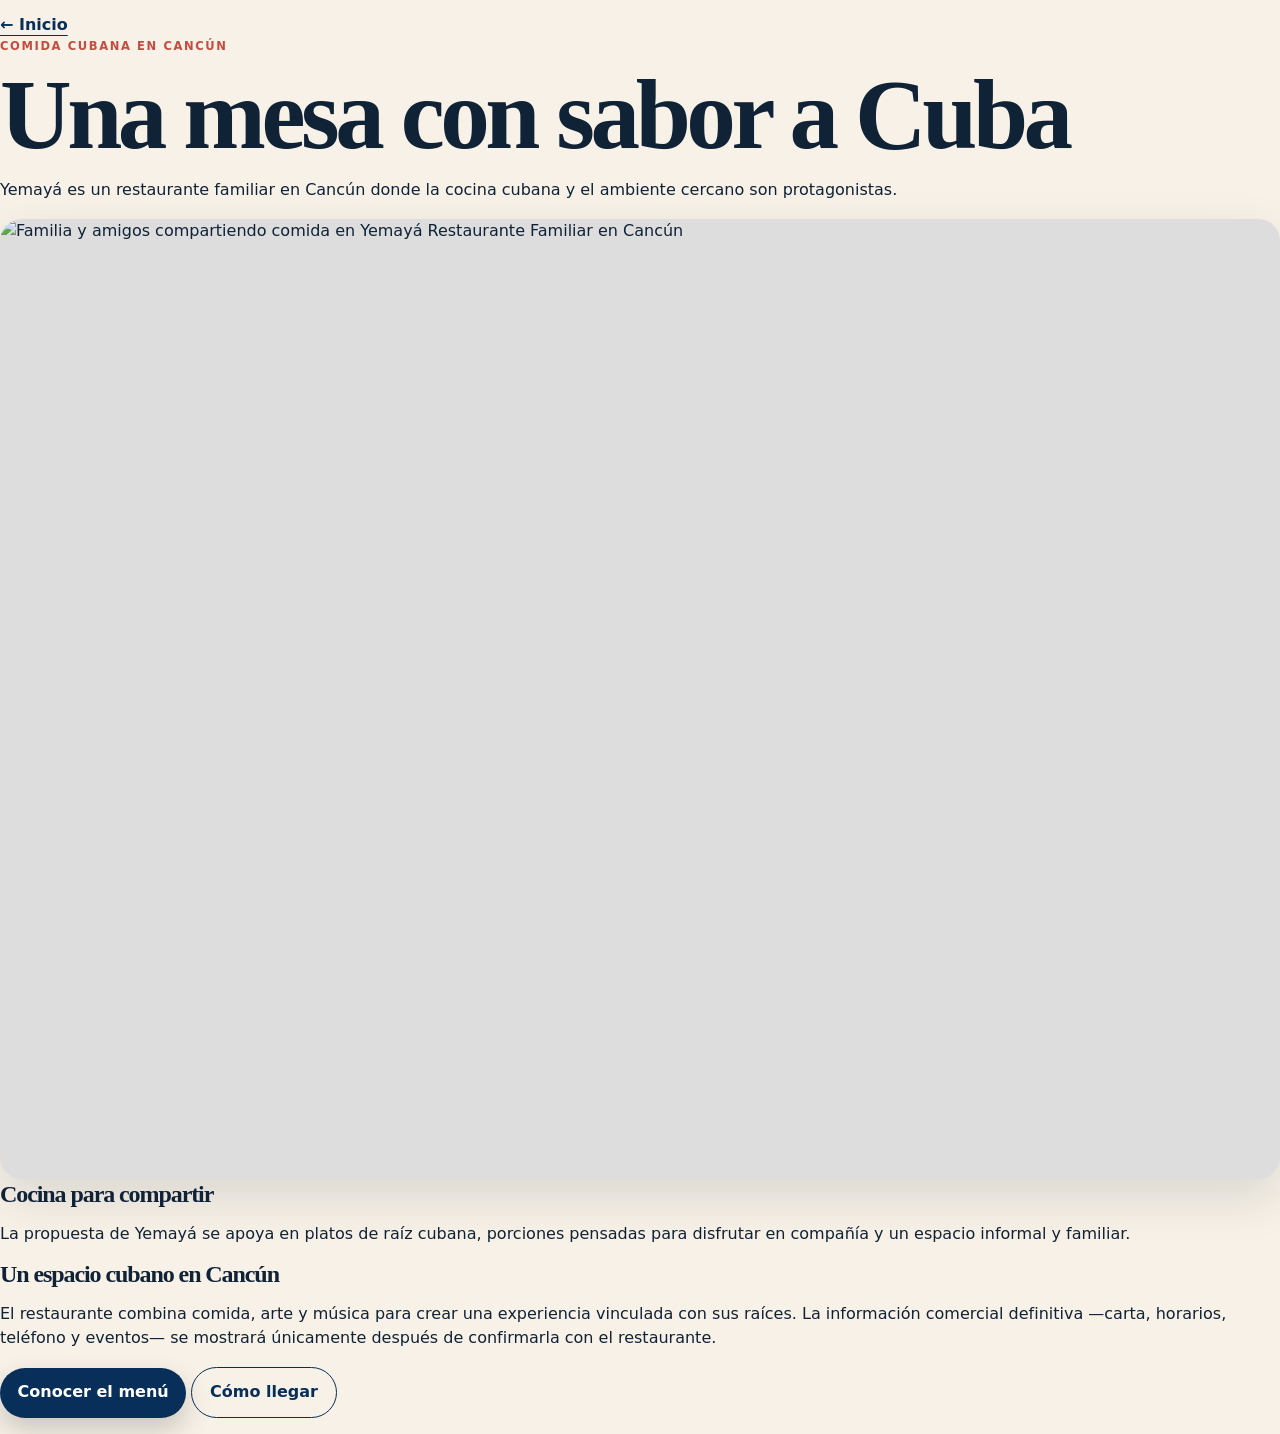
==== comida-cubana-cancun/index.html @ 04af5666 "Add local SEO Cuban food page" ====
<!doctype html><html lang="es-MX"><head><meta charset="utf-8"><meta name="viewport" content="width=device-width,initial-scale=1"><title>Comida cubana en Cancún | Yemayá Restaurante Familiar</title><meta name="description" content="¿Buscas comida cubana en Cancún? Conoce Yemayá Restaurante Familiar: cocina cubana, ambiente familiar y una experiencia cercana al sabor de casa."><link rel="canonical" href="https://yemaya.hacheinteractive.com/comida-cubana-cancun/"><link rel="stylesheet" href="/styles.css"></head><body><main class="subpage"><a class="text-link" href="/">← Inicio</a><p class="eyebrow red">Comida cubana en Cancún</p><h1>Una mesa con sabor a Cuba</h1><p class="lead">Yemayá es un restaurante familiar en Cancún donde la cocina cubana y el ambiente cercano son protagonistas.</p><figure class="media-card"><img src="/assets/ambiente-familiar.webp" alt="Familia y amigos compartiendo comida en Yemayá Restaurante Familiar en Cancún"></figure><section class="prose"><h2>Cocina para compartir</h2><p>La propuesta de Yemayá se apoya en platos de raíz cubana, porciones pensadas para disfrutar en compañía y un espacio informal y familiar.</p><h2>Un espacio cubano en Cancún</h2><p>El restaurante combina comida, arte y música para crear una experiencia vinculada con sus raíces. La información comercial definitiva —carta, horarios, teléfono y eventos— se mostrará únicamente después de confirmarla con el restaurante.</p></section><p><a class="button button-primary" href="/menu/">Conocer el menú</a> <a class="button button-outline" href="/ubicacion/">Cómo llegar</a></p></main></body></html>
---- styles.css ----
:root{--navy:#082f59;--navy-2:#041c36;--cream:#f7f1e7;--paper:#fffdf8;--ink:#102236;--red:#c74b3e;--sky:#69c8ee;--line:rgba(8,47,89,.18);--shadow:0 18px 50px rgba(6,28,51,.12);--radius:22px;--max:1180px}*{box-sizing:border-box}html{scroll-behavior:smooth}body{margin:0;color:var(--ink);background:var(--cream);font-family:Inter,ui-sans-serif,system-ui,-apple-system,BlinkMacSystemFont,"Segoe UI",sans-serif;line-height:1.55}img{display:block;max-width:100%}a{color:inherit}.skip{position:fixed;left:1rem;top:-5rem;background:#fff;padding:.8rem 1rem;z-index:999}.skip:focus{top:1rem}.sr-only{position:absolute;width:1px;height:1px;padding:0;margin:-1px;overflow:hidden;clip:rect(0,0,0,0);white-space:nowrap;border:0}.site-header{position:sticky;top:0;z-index:100;display:flex;align-items:center;justify-content:space-between;min-height:76px;padding:.55rem 1rem;background:rgba(255,253,248,.94);backdrop-filter:blur(16px);border-bottom:1px solid rgba(8,47,89,.08);transition:.28s ease}.site-header.is-scrolled{min-height:64px;box-shadow:0 10px 30px rgba(6,28,51,.08)}.brand{width:148px;display:block}.brand img{width:100%;height:54px;object-fit:contain;object-position:center}.menu-toggle{width:46px;height:46px;border:0;background:transparent;display:grid;place-content:center;gap:5px;padding:0}.menu-toggle span:not(.sr-only){display:block;width:25px;height:2px;background:var(--navy);transition:.25s ease}.menu-toggle[aria-expanded=true] span:nth-child(1){transform:translateY(7px) rotate(45deg)}.menu-toggle[aria-expanded=true] span:nth-child(2){opacity:0}.menu-toggle[aria-expanded=true] span:nth-child(3){transform:translateY(-7px) rotate(-45deg)}.nav{position:fixed;inset:76px 0 auto 0;padding:1.1rem 1rem 1.4rem;background:var(--paper);display:grid;gap:.2rem;border-bottom:1px solid var(--line);box-shadow:var(--shadow);transform:translateY(-130%);opacity:0;pointer-events:none;transition:.3s ease}.nav.is-open{transform:none;opacity:1;pointer-events:auto}.nav a{text-decoration:none;padding:.9rem 1rem;border-radius:12px;font-weight:700}.nav a:hover,.nav a:focus-visible{background:rgba(8,47,89,.06)}.nav-cta{background:var(--navy)!important;color:white;text-align:center}.hero{position:relative;min-height:calc(100svh - 76px);display:flex;align-items:flex-end;overflow:hidden;background:var(--navy-2);color:white}.hero-media,.hero-shade{position:absolute;inset:0}.hero-media img{width:100%;height:100%;object-fit:cover;object-position:55% center;transform:scale(1.035);animation:heroBreath 14s ease-in-out infinite alternate}.hero-shade{background:linear-gradient(180deg,rgba(3,17,31,.18) 12%,rgba(3,17,31,.42) 48%,rgba(3,17,31,.92) 100%)}.hero-copy{position:relative;z-index:2;padding:2rem 1.25rem 6rem;max-width:760px}.eyebrow{text-transform:uppercase;letter-spacing:.14em;font-size:.72rem;font-weight:850;margin:0 0 .8rem}.eyebrow.red{color:var(--red)}h1,h2{font-family:Georgia,"Times New Roman",serif;letter-spacing:-.045em;line-height:.95;margin:.25rem 0 1rem}h1{font-size:clamp(3rem,13vw,6.2rem)}h1 em{font-weight:400;color:#c6ecff}.hero-lead{font-size:1.05rem;max-width:38rem;color:rgba(255,255,255,.88)}.hero-actions{display:flex;gap:.7rem;flex-wrap:wrap;margin-top:1.4rem}.button{display:inline-flex;align-items:center;justify-content:center;min-height:50px;padding:.75rem 1.1rem;border-radius:999px;text-decoration:none;font-weight:800;transition:transform .18s ease,box-shadow .18s ease,background .18s ease}.button:active{transform:scale(.98)}.button-primary{background:var(--navy);color:#fff;box-shadow:0 12px 28px rgba(0,0,0,.18)}.hero .button-primary{background:#fff;color:var(--navy)}.button-ghost{border:1px solid rgba(255,255,255,.62);color:white;background:rgba(255,255,255,.08);backdrop-filter:blur(8px)}.button-outline{border:1px solid var(--navy);color:var(--navy)}.scroll-cue{position:absolute;bottom:1rem;left:50%;z-index:2;transform:translateX(-50%);color:white;font-size:.69rem;text-transform:uppercase;letter-spacing:.15em;text-decoration:none;opacity:.8}.quick-facts{display:grid;grid-template-columns:1fr 1fr;gap:1px;background:var(--line);border-bottom:1px solid var(--line)}.quick-facts>div{background:var(--paper);padding:1.1rem .9rem;text-align:center}.quick-facts span{font-size:1.35rem;display:block}.quick-facts strong{display:block;font-size:.83rem;color:var(--navy)}.quick-facts small{font-size:.72rem;opacity:.67}.section-grid,.flavours,.visit{padding:4.8rem 1.2rem}.story{max-width:var(--max);margin:auto}.story-copy h2,.section-heading h2,.visit h2{font-size:clamp(2.7rem,10vw,5rem);color:var(--navy)}.story-copy p:not(.eyebrow),.section-heading p:not(.eyebrow){max-width:42rem}.text-link{display:inline-flex;gap:.6rem;margin-top:.8rem;font-weight:850;color:var(--navy);text-underline-offset:5px}.media-card{margin:2rem 0 0;border-radius:var(--radius);overflow:hidden;box-shadow:var(--shadow);background:#ddd}.media-card img{width:100%;aspect-ratio:4/3;object-fit:cover}.flavours{background:var(--paper)}.section-heading{max-width:var(--max);margin:0 auto 2rem;text-align:center}.food-grid{display:grid;gap:1rem;max-width:var(--max);margin:auto}.food-card{border-radius:20px;overflow:hidden;background:#fff;box-shadow:0 12px 28px rgba(6,28,51,.09);transition:transform .22s ease,box-shadow .22s ease}.food-card:hover{transform:translateY(-4px);box-shadow:0 20px 44px rgba(6,28,51,.14)}.food-image{overflow:hidden}.food-card img{width:100%;aspect-ratio:4/3;object-fit:cover;transition:transform .6s cubic-bezier(.2,.7,.2,1)}.food-card:hover img{transform:scale(1.045)}.food-body{padding:1rem}.food-body h3{margin:0 0 .3rem;color:var(--navy)}.food-body p{margin:0;font-size:.92rem}.center{text-align:center;margin-top:1.6rem}.experience{position:relative;min-height:72svh;display:flex;align-items:flex-end;color:#fff;overflow:hidden;background:var(--navy)}.experience-image{position:absolute;inset:0}.experience-image img{width:100%;height:115%;object-fit:cover;object-position:center}.experience:after{content:"";position:absolute;inset:0;background:linear-gradient(180deg,rgba(3,17,31,.08),rgba(3,17,31,.9))}.experience-copy{position:relative;z-index:2;padding:4rem 1.2rem;max-width:720px}.experience-copy h2{font-size:clamp(2.7rem,11vw,5.4rem)}.music{max-width:var(--max);margin:auto}.reverse .media-card{order:0}.visit{text-align:center;background:var(--navy);color:white}.visit h2{color:white}.visit p{max-width:40rem;margin-inline:auto}.visit .button-primary{background:white;color:var(--navy)}.footer{background:var(--navy-2);color:#fff;padding:2.5rem 1.2rem;display:grid;gap:1.8rem}.footer img{width:180px;height:80px;object-fit:contain;background:white;border-radius:12px;padding:.35rem}.footer nav{display:flex;gap:1rem;flex-wrap:wrap}.footer nav a{text-underline-offset:4px}.fineprint{opacity:.65;font-size:.78rem}.reveal{opacity:0;transform:translateY(26px);transition:opacity .7s ease,transform .7s cubic-bezier(.2,.65,.2,1)}.reveal.is-visible{opacity:1;transform:none}@keyframes heroBreath{from{transform:scale(1.035)}to{transform:scale(1.095)}}@media(prefers-reduced-motion:reduce){html{scroll-behavior:auto}.hero-media img{animation:none}.reveal{opacity:1;transform:none;transition:none}.food-card,.food-card img,.site-header{transition:none}}@media(min-width:760px){.quick-facts{grid-template-columns:repeat(4,1fr)}.section-grid{display:grid;grid-template-columns:1fr 1.08fr;align-items:center;gap:4rem}.media-card{margin:0}.food-grid{grid-template-columns:repeat(3,1fr)}.footer{grid-template-columns:1.2fr .8fr;align-items:start}.fineprint{grid-column:1/-1}}@media(min-width:980px){.site-header{padding:.45rem max(2rem,calc((100vw - var(--max))/2));height:84px}.brand{width:190px}.brand img{height:66px}.menu-toggle{display:none}.nav{position:static;inset:auto;display:flex;align-items:center;padding:0;background:transparent;box-shadow:none;border:0;transform:none;opacity:1;pointer-events:auto;gap:.2rem}.nav a{padding:.7rem .72rem;font-size:.82rem}.nav-cta{padding-inline:1.1rem!important}.hero{min-height:780px}.hero-copy{padding-left:max(2rem,calc((100vw - var(--max))/2));padding-bottom:8rem}.hero-shade{background:linear-gradient(90deg,rgba(3,17,31,.88) 0%,rgba(3,17,31,.52) 42%,rgba(3,17,31,.08) 75%)}.hero-media img{object-position:center 48%}.section-grid,.flavours,.visit{padding-block:7rem}.quick-facts>div{padding:1.4rem}.experience-copy{padding-left:max(2rem,calc((100vw - var(--max))/2));padding-bottom:6rem}.reverse .media-card{order:2}.footer{padding:3rem max(2rem,calc((100vw - var(--max))/2))}}
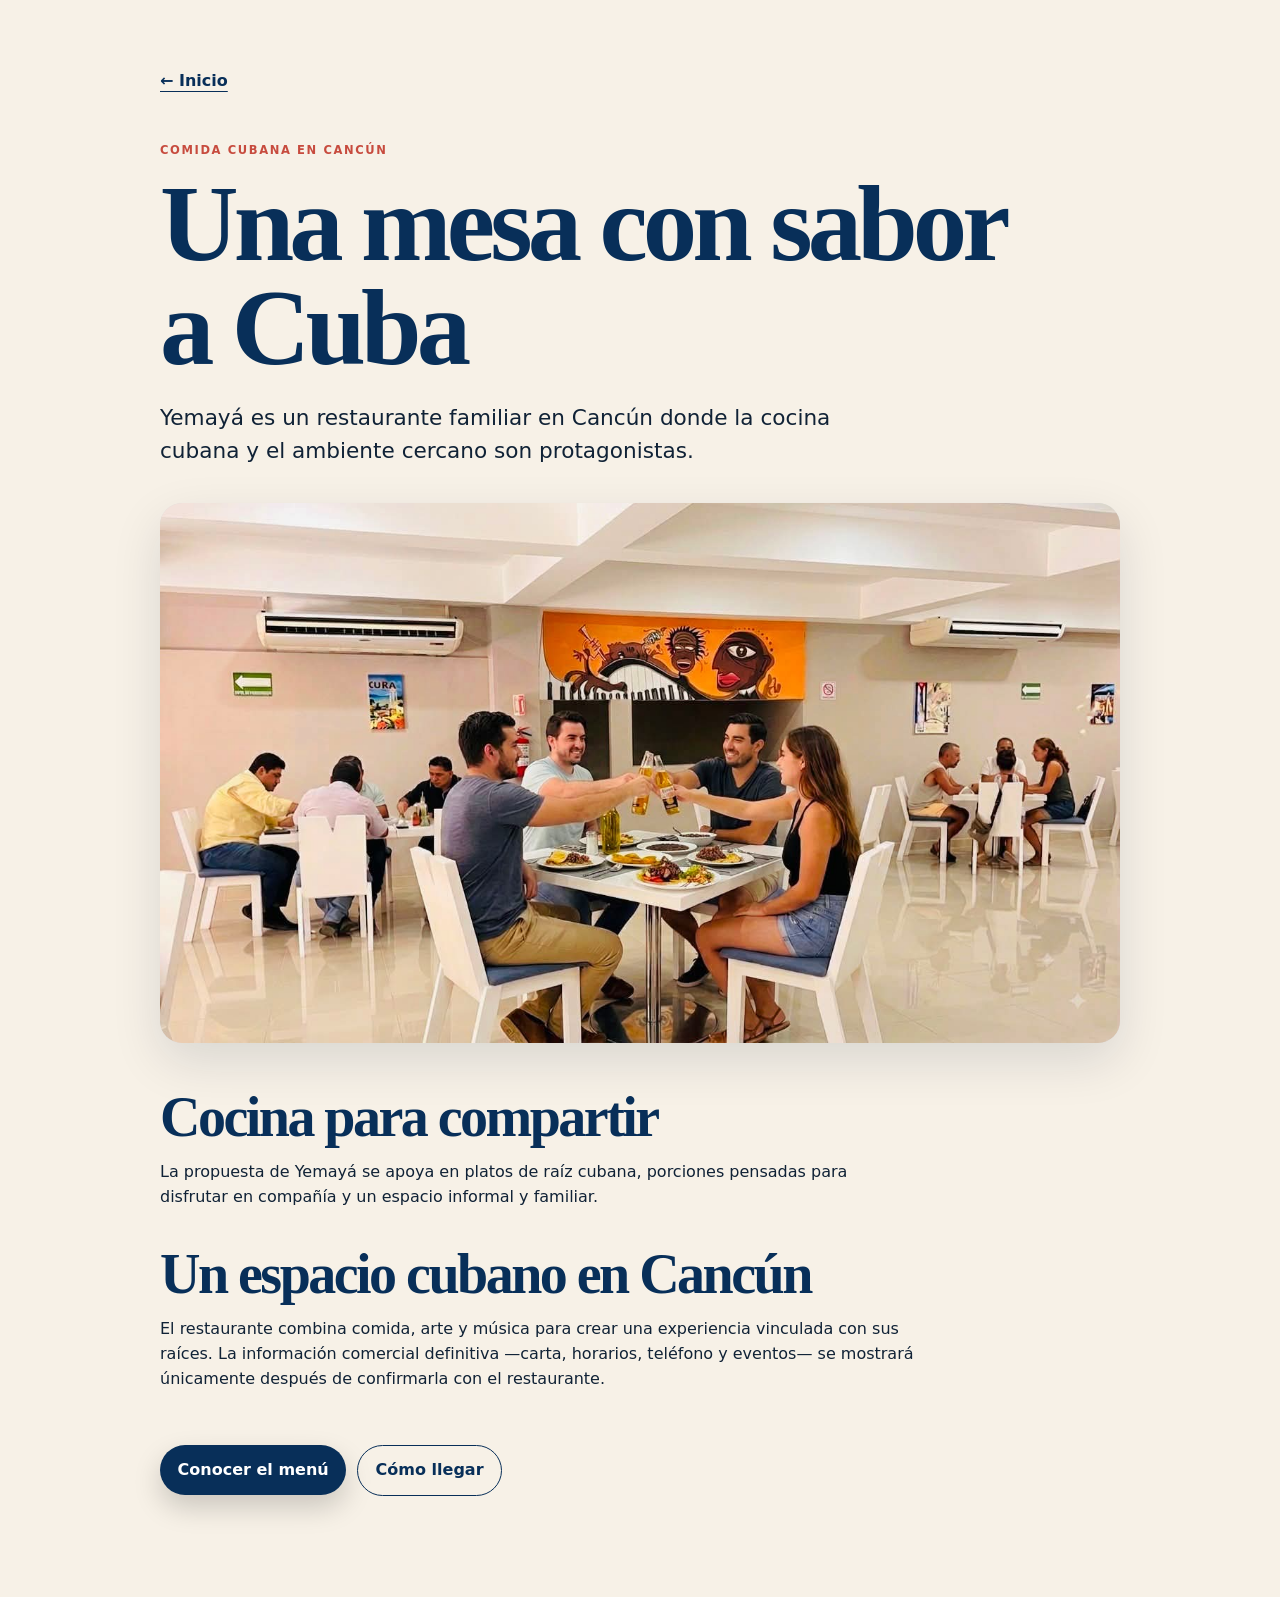
==== commit bbfd720f: "Use verified Yemaya atmosphere photo" ====
--- a/comida-cubana-cancun/index.html
+++ b/comida-cubana-cancun/index.html
@@ -1 +1 @@
-<!doctype html><html lang="es-MX"><head><meta charset="utf-8"><meta name="viewport" content="width=device-width,initial-scale=1"><title>Comida cubana en Cancún | Yemayá Restaurante Familiar</title><meta name="description" content="¿Buscas comida cubana en Cancún? Conoce Yemayá Restaurante Familiar: cocina cubana, ambiente familiar y una experiencia cercana al sabor de casa."><link rel="canonical" href="https://yemaya.hacheinteractive.com/comida-cubana-cancun/"><link rel="stylesheet" href="/styles.css"></head><body><main class="subpage"><a class="text-link" href="/">← Inicio</a><p class="eyebrow red">Comida cubana en Cancún</p><h1>Una mesa con sabor a Cuba</h1><p class="lead">Yemayá es un restaurante familiar en Cancún donde la cocina cubana y el ambiente cercano son protagonistas.</p><figure class="media-card"><img src="/assets/ambiente-familiar.webp" alt="Familia y amigos compartiendo comida en Yemayá Restaurante Familiar en Cancún"></figure><section class="prose"><h2>Cocina para compartir</h2><p>La propuesta de Yemayá se apoya en platos de raíz cubana, porciones pensadas para disfrutar en compañía y un espacio informal y familiar.</p><h2>Un espacio cubano en Cancún</h2><p>El restaurante combina comida, arte y música para crear una experiencia vinculada con sus raíces. La información comercial definitiva —carta, horarios, teléfono y eventos— se mostrará únicamente después de confirmarla con el restaurante.</p></section><p><a class="button button-primary" href="/menu/">Conocer el menú</a> <a class="button button-outline" href="/ubicacion/">Cómo llegar</a></p></main></body></html>+<!doctype html><html lang="es-MX"><head><meta charset="utf-8"><meta name="viewport" content="width=device-width,initial-scale=1"><meta name="robots" content="noindex,nofollow"><title>Comida cubana en Cancún | Yemayá Restaurante Familiar</title><meta name="description" content="¿Buscas comida cubana en Cancún? Conoce Yemayá Restaurante Familiar: cocina cubana, ambiente familiar y una experiencia cercana al sabor de casa."><link rel="canonical" href="https://yemaya.hacheinteractive.com/comida-cubana-cancun/"><link rel="stylesheet" href="/styles.css"></head><body><main class="subpage"><a class="text-link" href="/">← Inicio</a><p class="eyebrow red">Comida cubana en Cancún</p><h1>Una mesa con sabor a Cuba</h1><p class="lead">Yemayá es un restaurante familiar en Cancún donde la cocina cubana y el ambiente cercano son protagonistas.</p><figure class="media-card"><img src="/assets/ambiente-familiar.jpg" alt="Familia y amigos compartiendo comida en Yemayá Restaurante Familiar en Cancún"></figure><section class="prose"><h2>Cocina para compartir</h2><p>La propuesta de Yemayá se apoya en platos de raíz cubana, porciones pensadas para disfrutar en compañía y un espacio informal y familiar.</p><h2>Un espacio cubano en Cancún</h2><p>El restaurante combina comida, arte y música para crear una experiencia vinculada con sus raíces. La información comercial definitiva —carta, horarios, teléfono y eventos— se mostrará únicamente después de confirmarla con el restaurante.</p></section><p><a class="button button-primary" href="/menu/">Conocer el menú</a> <a class="button button-outline" href="/ubicacion/">Cómo llegar</a></p></main></body></html>
--- a/styles.css
+++ b/styles.css
@@ -1 +1 @@
-:root{--navy:#082f59;--navy-2:#041c36;--cream:#f7f1e7;--paper:#fffdf8;--ink:#102236;--red:#c74b3e;--sky:#69c8ee;--line:rgba(8,47,89,.18);--shadow:0 18px 50px rgba(6,28,51,.12);--radius:22px;--max:1180px}*{box-sizing:border-box}html{scroll-behavior:smooth}body{margin:0;color:var(--ink);background:var(--cream);font-family:Inter,ui-sans-serif,system-ui,-apple-system,BlinkMacSystemFont,"Segoe UI",sans-serif;line-height:1.55}img{display:block;max-width:100%}a{color:inherit}.skip{position:fixed;left:1rem;top:-5rem;background:#fff;padding:.8rem 1rem;z-index:999}.skip:focus{top:1rem}.sr-only{position:absolute;width:1px;height:1px;padding:0;margin:-1px;overflow:hidden;clip:rect(0,0,0,0);white-space:nowrap;border:0}.site-header{position:sticky;top:0;z-index:100;display:flex;align-items:center;justify-content:space-between;min-height:76px;padding:.55rem 1rem;background:rgba(255,253,248,.94);backdrop-filter:blur(16px);border-bottom:1px solid rgba(8,47,89,.08);transition:.28s ease}.site-header.is-scrolled{min-height:64px;box-shadow:0 10px 30px rgba(6,28,51,.08)}.brand{width:148px;display:block}.brand img{width:100%;height:54px;object-fit:contain;object-position:center}.menu-toggle{width:46px;height:46px;border:0;background:transparent;display:grid;place-content:center;gap:5px;padding:0}.menu-toggle span:not(.sr-only){display:block;width:25px;height:2px;background:var(--navy);transition:.25s ease}.menu-toggle[aria-expanded=true] span:nth-child(1){transform:translateY(7px) rotate(45deg)}.menu-toggle[aria-expanded=true] span:nth-child(2){opacity:0}.menu-toggle[aria-expanded=true] span:nth-child(3){transform:translateY(-7px) rotate(-45deg)}.nav{position:fixed;inset:76px 0 auto 0;padding:1.1rem 1rem 1.4rem;background:var(--paper);display:grid;gap:.2rem;border-bottom:1px solid var(--line);box-shadow:var(--shadow);transform:translateY(-130%);opacity:0;pointer-events:none;transition:.3s ease}.nav.is-open{transform:none;opacity:1;pointer-events:auto}.nav a{text-decoration:none;padding:.9rem 1rem;border-radius:12px;font-weight:700}.nav a:hover,.nav a:focus-visible{background:rgba(8,47,89,.06)}.nav-cta{background:var(--navy)!important;color:white;text-align:center}.hero{position:relative;min-height:calc(100svh - 76px);display:flex;align-items:flex-end;overflow:hidden;background:var(--navy-2);color:white}.hero-media,.hero-shade{position:absolute;inset:0}.hero-media img{width:100%;height:100%;object-fit:cover;object-position:55% center;transform:scale(1.035);animation:heroBreath 14s ease-in-out infinite alternate}.hero-shade{background:linear-gradient(180deg,rgba(3,17,31,.18) 12%,rgba(3,17,31,.42) 48%,rgba(3,17,31,.92) 100%)}.hero-copy{position:relative;z-index:2;padding:2rem 1.25rem 6rem;max-width:760px}.eyebrow{text-transform:uppercase;letter-spacing:.14em;font-size:.72rem;font-weight:850;margin:0 0 .8rem}.eyebrow.red{color:var(--red)}h1,h2{font-family:Georgia,"Times New Roman",serif;letter-spacing:-.045em;line-height:.95;margin:.25rem 0 1rem}h1{font-size:clamp(3rem,13vw,6.2rem)}h1 em{font-weight:400;color:#c6ecff}.hero-lead{font-size:1.05rem;max-width:38rem;color:rgba(255,255,255,.88)}.hero-actions{display:flex;gap:.7rem;flex-wrap:wrap;margin-top:1.4rem}.button{display:inline-flex;align-items:center;justify-content:center;min-height:50px;padding:.75rem 1.1rem;border-radius:999px;text-decoration:none;font-weight:800;transition:transform .18s ease,box-shadow .18s ease,background .18s ease}.button:active{transform:scale(.98)}.button-primary{background:var(--navy);color:#fff;box-shadow:0 12px 28px rgba(0,0,0,.18)}.hero .button-primary{background:#fff;color:var(--navy)}.button-ghost{border:1px solid rgba(255,255,255,.62);color:white;background:rgba(255,255,255,.08);backdrop-filter:blur(8px)}.button-outline{border:1px solid var(--navy);color:var(--navy)}.scroll-cue{position:absolute;bottom:1rem;left:50%;z-index:2;transform:translateX(-50%);color:white;font-size:.69rem;text-transform:uppercase;letter-spacing:.15em;text-decoration:none;opacity:.8}.quick-facts{display:grid;grid-template-columns:1fr 1fr;gap:1px;background:var(--line);border-bottom:1px solid var(--line)}.quick-facts>div{background:var(--paper);padding:1.1rem .9rem;text-align:center}.quick-facts span{font-size:1.35rem;display:block}.quick-facts strong{display:block;font-size:.83rem;color:var(--navy)}.quick-facts small{font-size:.72rem;opacity:.67}.section-grid,.flavours,.visit{padding:4.8rem 1.2rem}.story{max-width:var(--max);margin:auto}.story-copy h2,.section-heading h2,.visit h2{font-size:clamp(2.7rem,10vw,5rem);color:var(--navy)}.story-copy p:not(.eyebrow),.section-heading p:not(.eyebrow){max-width:42rem}.text-link{display:inline-flex;gap:.6rem;margin-top:.8rem;font-weight:850;color:var(--navy);text-underline-offset:5px}.media-card{margin:2rem 0 0;border-radius:var(--radius);overflow:hidden;box-shadow:var(--shadow);background:#ddd}.media-card img{width:100%;aspect-ratio:4/3;object-fit:cover}.flavours{background:var(--paper)}.section-heading{max-width:var(--max);margin:0 auto 2rem;text-align:center}.food-grid{display:grid;gap:1rem;max-width:var(--max);margin:auto}.food-card{border-radius:20px;overflow:hidden;background:#fff;box-shadow:0 12px 28px rgba(6,28,51,.09);transition:transform .22s ease,box-shadow .22s ease}.food-card:hover{transform:translateY(-4px);box-shadow:0 20px 44px rgba(6,28,51,.14)}.food-image{overflow:hidden}.food-card img{width:100%;aspect-ratio:4/3;object-fit:cover;transition:transform .6s cubic-bezier(.2,.7,.2,1)}.food-card:hover img{transform:scale(1.045)}.food-body{padding:1rem}.food-body h3{margin:0 0 .3rem;color:var(--navy)}.food-body p{margin:0;font-size:.92rem}.center{text-align:center;margin-top:1.6rem}.experience{position:relative;min-height:72svh;display:flex;align-items:flex-end;color:#fff;overflow:hidden;background:var(--navy)}.experience-image{position:absolute;inset:0}.experience-image img{width:100%;height:115%;object-fit:cover;object-position:center}.experience:after{content:"";position:absolute;inset:0;background:linear-gradient(180deg,rgba(3,17,31,.08),rgba(3,17,31,.9))}.experience-copy{position:relative;z-index:2;padding:4rem 1.2rem;max-width:720px}.experience-copy h2{font-size:clamp(2.7rem,11vw,5.4rem)}.music{max-width:var(--max);margin:auto}.reverse .media-card{order:0}.visit{text-align:center;background:var(--navy);color:white}.visit h2{color:white}.visit p{max-width:40rem;margin-inline:auto}.visit .button-primary{background:white;color:var(--navy)}.footer{background:var(--navy-2);color:#fff;padding:2.5rem 1.2rem;display:grid;gap:1.8rem}.footer img{width:180px;height:80px;object-fit:contain;background:white;border-radius:12px;padding:.35rem}.footer nav{display:flex;gap:1rem;flex-wrap:wrap}.footer nav a{text-underline-offset:4px}.fineprint{opacity:.65;font-size:.78rem}.reveal{opacity:0;transform:translateY(26px);transition:opacity .7s ease,transform .7s cubic-bezier(.2,.65,.2,1)}.reveal.is-visible{opacity:1;transform:none}@keyframes heroBreath{from{transform:scale(1.035)}to{transform:scale(1.095)}}@media(prefers-reduced-motion:reduce){html{scroll-behavior:auto}.hero-media img{animation:none}.reveal{opacity:1;transform:none;transition:none}.food-card,.food-card img,.site-header{transition:none}}@media(min-width:760px){.quick-facts{grid-template-columns:repeat(4,1fr)}.section-grid{display:grid;grid-template-columns:1fr 1.08fr;align-items:center;gap:4rem}.media-card{margin:0}.food-grid{grid-template-columns:repeat(3,1fr)}.footer{grid-template-columns:1.2fr .8fr;align-items:start}.fineprint{grid-column:1/-1}}@media(min-width:980px){.site-header{padding:.45rem max(2rem,calc((100vw - var(--max))/2));height:84px}.brand{width:190px}.brand img{height:66px}.menu-toggle{display:none}.nav{position:static;inset:auto;display:flex;align-items:center;padding:0;background:transparent;box-shadow:none;border:0;transform:none;opacity:1;pointer-events:auto;gap:.2rem}.nav a{padding:.7rem .72rem;font-size:.82rem}.nav-cta{padding-inline:1.1rem!important}.hero{min-height:780px}.hero-copy{padding-left:max(2rem,calc((100vw - var(--max))/2));padding-bottom:8rem}.hero-shade{background:linear-gradient(90deg,rgba(3,17,31,.88) 0%,rgba(3,17,31,.52) 42%,rgba(3,17,31,.08) 75%)}.hero-media img{object-position:center 48%}.section-grid,.flavours,.visit{padding-block:7rem}.quick-facts>div{padding:1.4rem}.experience-copy{padding-left:max(2rem,calc((100vw - var(--max))/2));padding-bottom:6rem}.reverse .media-card{order:2}.footer{padding:3rem max(2rem,calc((100vw - var(--max))/2))}}+:root{--navy:#082f59;--navy-2:#041c36;--cream:#f7f1e7;--paper:#fffdf8;--ink:#102236;--red:#c74b3e;--sky:#69c8ee;--line:rgba(8,47,89,.18);--shadow:0 18px 50px rgba(6,28,51,.12);--radius:22px;--max:1180px}*{box-sizing:border-box}html{scroll-behavior:smooth}body{margin:0;color:var(--ink);background:var(--cream);font-family:Inter,ui-sans-serif,system-ui,-apple-system,BlinkMacSystemFont,"Segoe UI",sans-serif;line-height:1.55}img{display:block;max-width:100%}a{color:inherit}.skip{position:fixed;left:1rem;top:-5rem;background:#fff;padding:.8rem 1rem;z-index:999}.skip:focus{top:1rem}.sr-only{position:absolute;width:1px;height:1px;padding:0;margin:-1px;overflow:hidden;clip:rect(0,0,0,0);white-space:nowrap;border:0}.site-header{position:sticky;top:0;z-index:100;display:flex;align-items:center;justify-content:space-between;min-height:76px;padding:.55rem 1rem;background:rgba(255,253,248,.94);backdrop-filter:blur(16px);border-bottom:1px solid rgba(8,47,89,.08);transition:.28s ease}.site-header.is-scrolled{min-height:64px;box-shadow:0 10px 30px rgba(6,28,51,.08)}.brand{width:148px;display:block}.brand img{width:100%;height:54px;object-fit:contain;object-position:center}.menu-toggle{width:46px;height:46px;border:0;background:transparent;display:grid;place-content:center;gap:5px;padding:0}.menu-toggle span:not(.sr-only){display:block;width:25px;height:2px;background:var(--navy);transition:.25s ease}.menu-toggle[aria-expanded=true] span:nth-child(1){transform:translateY(7px) rotate(45deg)}.menu-toggle[aria-expanded=true] span:nth-child(2){opacity:0}.menu-toggle[aria-expanded=true] span:nth-child(3){transform:translateY(-7px) rotate(-45deg)}.nav{position:fixed;inset:76px 0 auto 0;padding:1.1rem 1rem 1.4rem;background:var(--paper);display:grid;gap:.2rem;border-bottom:1px solid var(--line);box-shadow:var(--shadow);transform:translateY(-130%);opacity:0;pointer-events:none;transition:.3s ease}.nav.is-open{transform:none;opacity:1;pointer-events:auto}.nav a{text-decoration:none;padding:.9rem 1rem;border-radius:12px;font-weight:700}.nav a:hover,.nav a:focus-visible{background:rgba(8,47,89,.06)}.nav-cta{background:var(--navy)!important;color:white;text-align:center}.hero{position:relative;min-height:calc(100svh - 76px);display:flex;align-items:flex-end;overflow:hidden;background:var(--navy-2);color:white}.hero-media,.hero-shade{position:absolute;inset:0}.hero-media img{width:100%;height:100%;object-fit:cover;object-position:55% center;transform:scale(1.035);animation:heroBreath 14s ease-in-out infinite alternate}.hero-shade{background:linear-gradient(180deg,rgba(3,17,31,.18) 12%,rgba(3,17,31,.42) 48%,rgba(3,17,31,.92) 100%)}.hero-copy{position:relative;z-index:2;padding:2rem 1.25rem 6rem;max-width:760px}.eyebrow{text-transform:uppercase;letter-spacing:.14em;font-size:.72rem;font-weight:850;margin:0 0 .8rem}.eyebrow.red{color:var(--red)}h1,h2{font-family:Georgia,"Times New Roman",serif;letter-spacing:-.045em;line-height:.95;margin:.25rem 0 1rem}h1{font-size:clamp(3rem,13vw,6.2rem)}h1 em{font-weight:400;color:#c6ecff}.hero-lead{font-size:1.05rem;max-width:38rem;color:rgba(255,255,255,.88)}.hero-actions{display:flex;gap:.7rem;flex-wrap:wrap;margin-top:1.4rem}.button{display:inline-flex;align-items:center;justify-content:center;min-height:50px;padding:.75rem 1.1rem;border-radius:999px;text-decoration:none;font-weight:800;transition:transform .18s ease,box-shadow .18s ease,background .18s ease}.button:active{transform:scale(.98)}.button-primary{background:var(--navy);color:#fff;box-shadow:0 12px 28px rgba(0,0,0,.18)}.hero .button-primary{background:#fff;color:var(--navy)}.button-ghost{border:1px solid rgba(255,255,255,.62);color:white;background:rgba(255,255,255,.08);backdrop-filter:blur(8px)}.button-outline{border:1px solid var(--navy);color:var(--navy)}.scroll-cue{position:absolute;bottom:1rem;left:50%;z-index:2;transform:translateX(-50%);color:white;font-size:.69rem;text-transform:uppercase;letter-spacing:.15em;text-decoration:none;opacity:.8}.quick-facts{display:grid;grid-template-columns:1fr 1fr;gap:1px;background:var(--line);border-bottom:1px solid var(--line)}.quick-facts>div{background:var(--paper);padding:1.1rem .9rem;text-align:center}.quick-facts span{font-size:1.35rem;display:block}.quick-facts strong{display:block;font-size:.83rem;color:var(--navy)}.quick-facts small{font-size:.72rem;opacity:.67}.section-grid,.flavours,.visit{padding:4.8rem 1.2rem}.story{max-width:var(--max);margin:auto}.story-copy h2,.section-heading h2,.visit h2{font-size:clamp(2.7rem,10vw,5rem);color:var(--navy)}.story-copy p:not(.eyebrow),.section-heading p:not(.eyebrow){max-width:42rem}.text-link{display:inline-flex;gap:.6rem;margin-top:.8rem;font-weight:850;color:var(--navy);text-underline-offset:5px}.media-card{margin:2rem 0 0;border-radius:var(--radius);overflow:hidden;box-shadow:var(--shadow);background:#ddd}.media-card img{width:100%;aspect-ratio:4/3;object-fit:cover}.flavours{background:var(--paper)}.section-heading{max-width:var(--max);margin:0 auto 2rem;text-align:center}.food-grid{display:grid;gap:1rem;max-width:var(--max);margin:auto}.food-card{border-radius:20px;overflow:hidden;background:#fff;box-shadow:0 12px 28px rgba(6,28,51,.09);transition:transform .22s ease,box-shadow .22s ease}.food-card:hover{transform:translateY(-4px);box-shadow:0 20px 44px rgba(6,28,51,.14)}.food-image{overflow:hidden}.food-card img{width:100%;aspect-ratio:4/3;object-fit:cover;transition:transform .6s cubic-bezier(.2,.7,.2,1)}.food-card:hover img{transform:scale(1.045)}.food-body{padding:1rem}.food-body h3{margin:0 0 .3rem;color:var(--navy)}.food-body p{margin:0;font-size:.92rem}.center{text-align:center;margin-top:1.6rem}.experience{position:relative;min-height:72svh;display:flex;align-items:flex-end;color:#fff;overflow:hidden;background:var(--navy)}.experience-image{position:absolute;inset:0}.experience-image img{width:100%;height:115%;object-fit:cover;object-position:center}.experience:after{content:"";position:absolute;inset:0;background:linear-gradient(180deg,rgba(3,17,31,.08),rgba(3,17,31,.9))}.experience-copy{position:relative;z-index:2;padding:4rem 1.2rem;max-width:720px}.experience-copy h2{font-size:clamp(2.7rem,11vw,5.4rem)}.music{max-width:var(--max);margin:auto}.reverse .media-card{order:0}.visit{text-align:center;background:var(--navy);color:white}.visit h2{color:white}.visit p{max-width:40rem;margin-inline:auto}.visit .button-primary{background:white;color:var(--navy)}.footer{background:var(--navy-2);color:#fff;padding:2.5rem 1.2rem;display:grid;gap:1.8rem}.footer img{width:180px;height:80px;object-fit:contain;background:white;border-radius:12px;padding:.35rem}.footer nav{display:flex;gap:1rem;flex-wrap:wrap}.footer nav a{text-underline-offset:4px}.fineprint{opacity:.65;font-size:.78rem}.reveal{opacity:0;transform:translateY(26px);transition:opacity .7s ease,transform .7s cubic-bezier(.2,.65,.2,1)}.reveal.is-visible{opacity:1;transform:none}.subpage{width:min(100% - 2.2rem,960px);margin:auto;padding:2rem 0 5rem}.subpage>.text-link{margin-bottom:3rem}.subpage h1{color:var(--navy);font-size:clamp(3.2rem,12vw,6.8rem);max-width:900px}.subpage .lead{font-size:clamp(1.05rem,3.8vw,1.35rem);max-width:720px;margin-bottom:2rem}.subpage .media-card{margin:2.2rem 0}.subpage .media-card img{aspect-ratio:16/9}.prose,.menu-note{margin:3rem 0;max-width:760px}.prose h2,.menu-note h2{color:var(--navy);font-size:clamp(2rem,7vw,3.5rem);margin-top:2.4rem}.subpage .button{margin:.35rem .35rem .35rem 0}@keyframes heroBreath{from{transform:scale(1.035)}to{transform:scale(1.095)}}@media(prefers-reduced-motion:reduce){html{scroll-behavior:auto}.hero-media img{animation:none}.reveal{opacity:1;transform:none;transition:none}.food-card,.food-card img,.site-header{transition:none}}@media(min-width:760px){.quick-facts{grid-template-columns:repeat(4,1fr)}.section-grid{display:grid;grid-template-columns:1fr 1.08fr;align-items:center;gap:4rem}.media-card{margin:0}.food-grid{grid-template-columns:repeat(3,1fr)}.footer{grid-template-columns:1.2fr .8fr;align-items:start}.fineprint{grid-column:1/-1}.subpage{padding-top:3.5rem}}@media(min-width:980px){.site-header{padding:.45rem max(2rem,calc((100vw - var(--max))/2));height:84px}.brand{width:190px}.brand img{height:66px}.menu-toggle{display:none}.nav{position:static;inset:auto;display:flex;align-items:center;padding:0;background:transparent;box-shadow:none;border:0;transform:none;opacity:1;pointer-events:auto;gap:.2rem}.nav a{padding:.7rem .72rem;font-size:.82rem}.nav-cta{padding-inline:1.1rem!important}.hero{min-height:780px}.hero-copy{padding-left:max(2rem,calc((100vw - var(--max))/2));padding-bottom:8rem}.hero-shade{background:linear-gradient(90deg,rgba(3,17,31,.88) 0%,rgba(3,17,31,.52) 42%,rgba(3,17,31,.08) 75%)}.hero-media img{object-position:center 48%}.section-grid,.flavours,.visit{padding-block:7rem}.quick-facts>div{padding:1.4rem}.experience-copy{padding-left:max(2rem,calc((100vw - var(--max))/2));padding-bottom:6rem}.reverse .media-card{order:2}.footer{padding:3rem max(2rem,calc((100vw - var(--max))/2))}}
